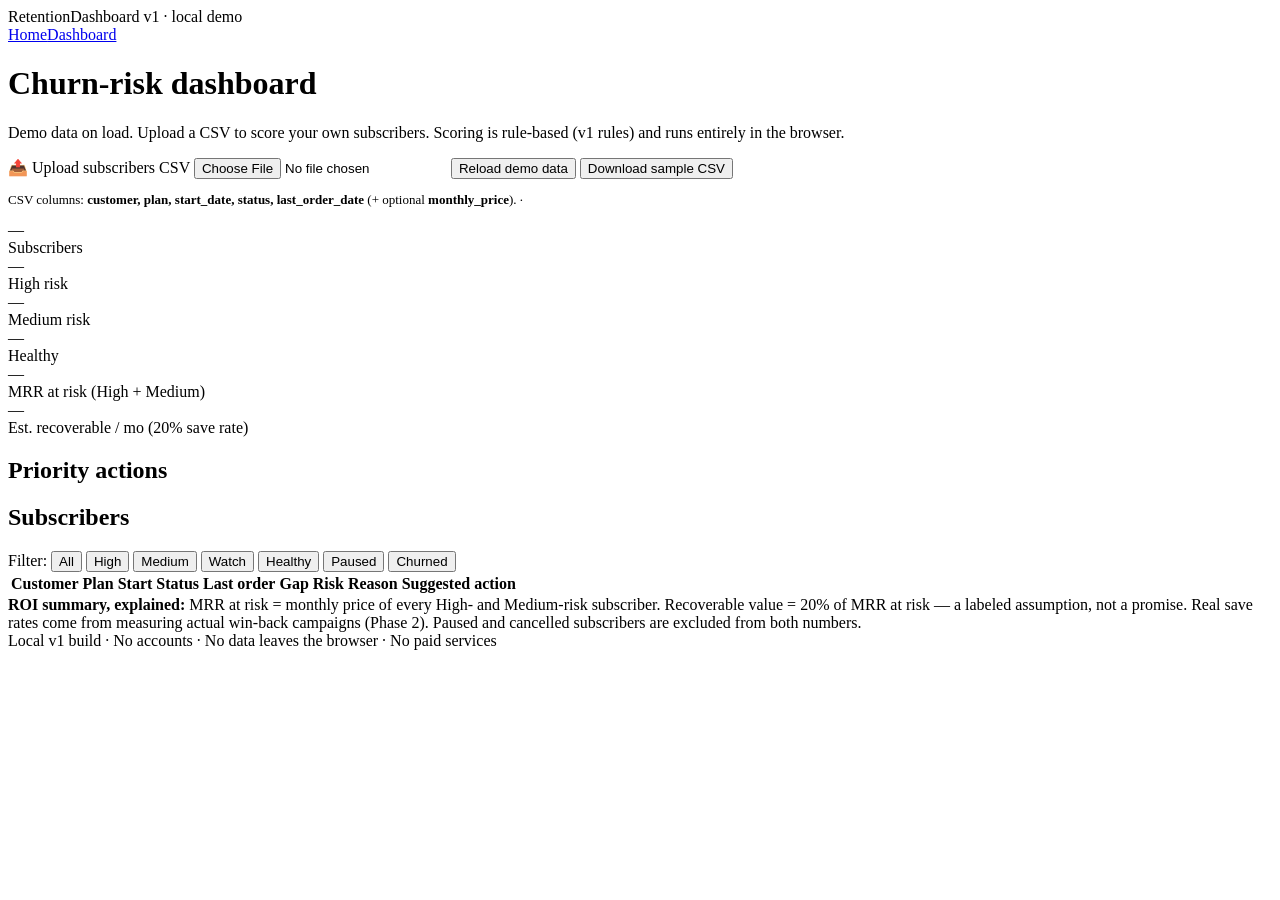
==== dashboard.html @ f814fe28 "v1: add dashboard.html" ====
<!DOCTYPE html>
<html lang="en">
<head>
<meta charset="utf-8">
<meta name="viewport" content="width=device-width, initial-scale=1">
<title>Dashboard — Churn-Retention v1</title>
<link rel="stylesheet" href="style.css">
</head>
<body>
<header>
  <div class="logo">Retention<span>Dashboard</span> <span class="pill">v1 · local demo</span></div>
  <nav><a href="index.html">Home</a><a href="dashboard.html" class="btn">Dashboard</a></nav>
</header>
<main>
  <h1>Churn-risk dashboard</h1>
  <p style="color:var(--muted)">Demo data on load. Upload a CSV to score your own subscribers. Scoring is rule-based (v1 rules) and runs entirely in the browser.</p>

  <div class="toolbar">
    <label class="filebtn" for="csv-file">📤 Upload subscribers CSV</label>
    <input type="file" id="csv-file" accept=".csv,text/csv">
    <button id="btn-demo" class="primary">Reload demo data</button>
    <a href="demo-subscribers.csv" download><button>Download sample CSV</button></a>
    <span id="upload-msg" style="color:var(--muted)"></span>
  </div>
  <p style="color:var(--muted); font-size:13px">CSV columns: <b>customer, plan, start_date, status, last_order_date</b> (+ optional <b>monthly_price</b>). <span id="ref-date"></span> · <span id="price-note"></span></p>

  <div class="cards">
    <div class="stat"><div class="num" id="stat-total">—</div><div class="lbl">Subscribers</div></div>
    <div class="stat"><div class="num" id="stat-high">—</div><div class="lbl">High risk</div></div>
    <div class="stat"><div class="num" id="stat-medium">—</div><div class="lbl">Medium risk</div></div>
    <div class="stat"><div class="num" id="stat-healthy">—</div><div class="lbl">Healthy</div></div>
    <div class="stat"><div class="num" id="stat-mrr">—</div><div class="lbl">MRR at risk (High + Medium)</div></div>
    <div class="stat"><div class="num" id="stat-recoverable">—</div><div class="lbl">Est. recoverable / mo (20% save rate)</div></div>
  </div>

  <h2>Priority actions</h2>
  <ul class="actions" id="actions-list"></ul>

  <h2>Subscribers</h2>
  <div class="toolbar">
    <span style="color:var(--muted)">Filter:</span>
    <button data-filter="All" class="active">All</button>
    <button data-filter="High">High</button>
    <button data-filter="Medium">Medium</button>
    <button data-filter="Watch">Watch</button>
    <button data-filter="Healthy">Healthy</button>
    <button data-filter="Paused">Paused</button>
    <button data-filter="Churned">Churned</button>
  </div>
  <div class="card" style="padding:0; overflow-x:auto">
    <table>
      <thead><tr><th>Customer</th><th>Plan</th><th>Start</th><th>Status</th><th>Last order</th><th>Gap</th><th>Risk</th><th>Reason</th><th>Suggested action</th></tr></thead>
      <tbody id="risk-rows"></tbody>
    </table>
  </div>

  <div class="note">
    <b>ROI summary, explained:</b> MRR at risk = monthly price of every High- and Medium-risk subscriber.
    Recoverable value = 20% of MRR at risk — a labeled assumption, not a promise. Real save rates come from measuring actual win-back campaigns (Phase 2).
    Paused and cancelled subscribers are excluded from both numbers.
  </div>
</main>
<footer>Local v1 build · No accounts · No data leaves the browser · No paid services</footer>
<script src="app.js"></script>
</body>
</html>
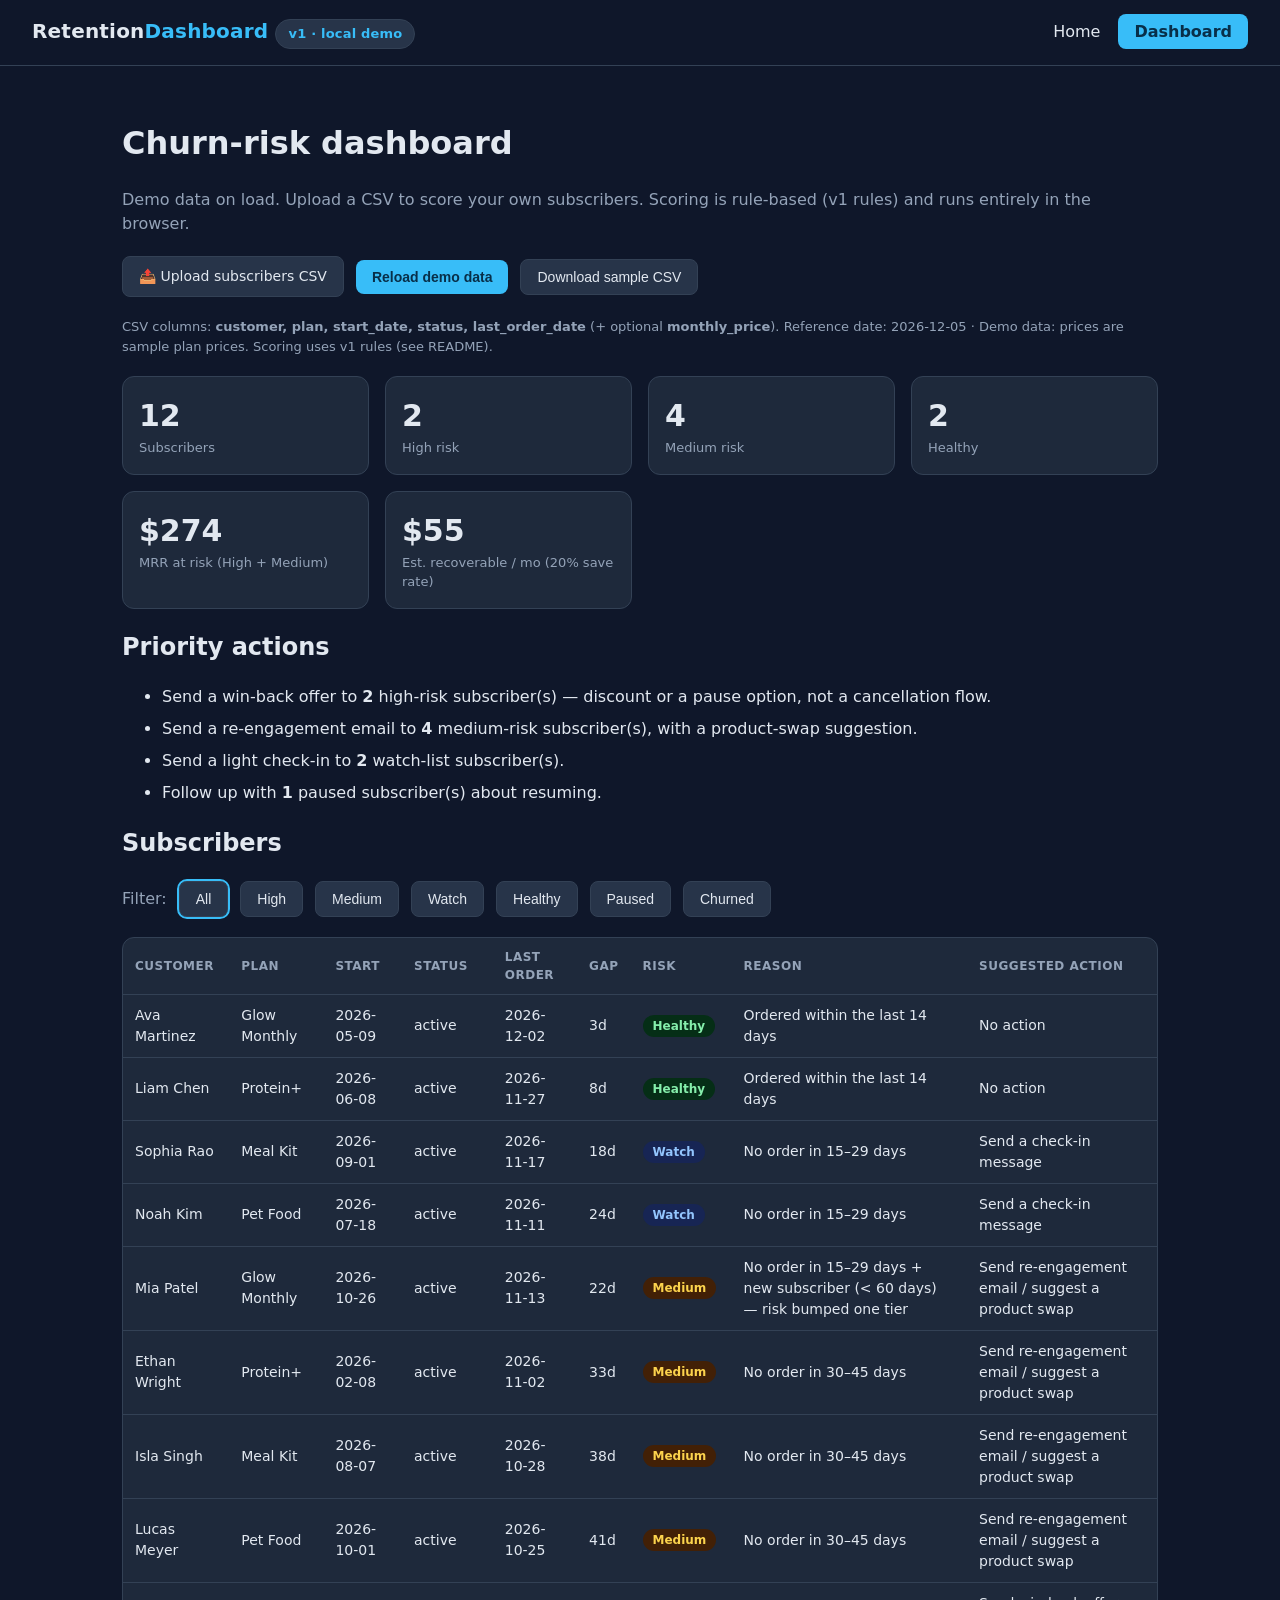
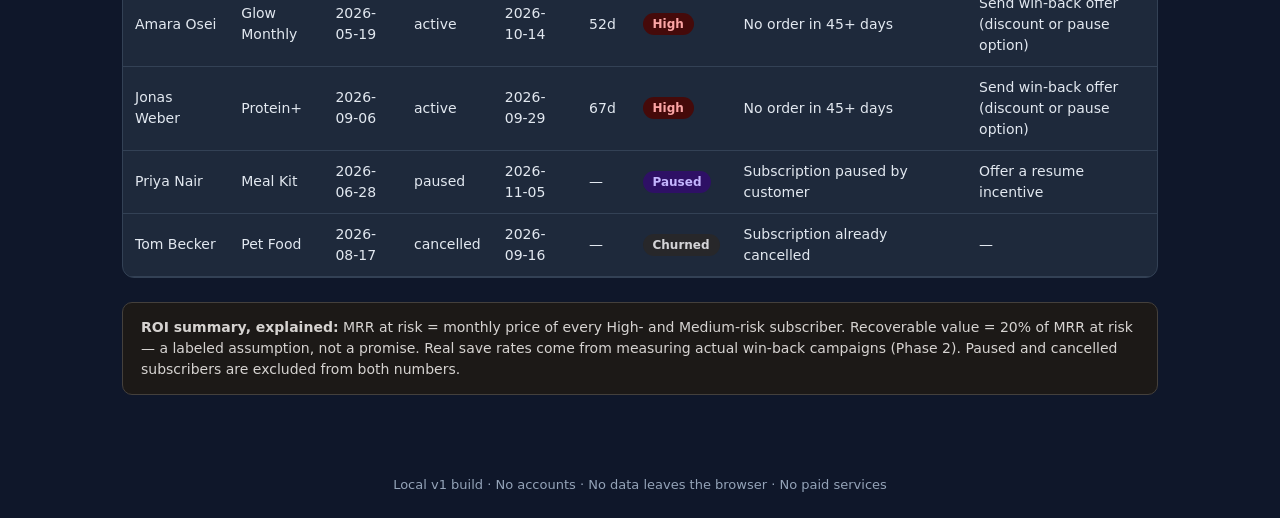
==== commit ae82eb56: "growth-prep: SEO + waitlist UI (dashboard.html)" ====
--- a/dashboard.html
+++ b/dashboard.html
@@ -3,7 +3,15 @@
 <head>
 <meta charset="utf-8">
 <meta name="viewport" content="width=device-width, initial-scale=1">
-<title>Dashboard — Churn-Retention v1</title>
+<title>Churn-Risk Dashboard for Shopify Subscription Brands | RetentionAI</title>
+<meta name="description" content="See churn risk across your Shopify subscription base: High, Medium, Watch and Healthy flags, priority win-back actions, and MRR at risk — scored in your browser from a CSV upload. No signup.">
+<meta property="og:title" content="RetentionAI dashboard — churn risk for subscription brands">
+<meta property="og:description" content="Upload a subscribers CSV, get transparent churn-risk flags, priority win-back actions, and MRR at risk. No signup, no data leaves your browser.">
+<meta property="og:type" content="website">
+<meta property="og:url" content="https://bhavesh189.github.io/venture-v1/dashboard.html">
+<meta name="twitter:card" content="summary">
+<meta name="twitter:title" content="RetentionAI dashboard — churn risk for subscription brands">
+<meta name="twitter:description" content="Upload a subscribers CSV, get transparent churn-risk flags, priority actions, and MRR at risk. No signup, no data leaves your browser.">
 <link rel="stylesheet" href="style.css">
 </head>
 <body>
--- a/style.css
+++ b/style.css
@@ -0,0 +1,58 @@
+/* v1 — dependency-free, no external fonts or CDNs. Everything runs offline. */
+:root {
+  --bg: #0f172a; --panel: #1e293b; --panel2: #273449; --text: #e2e8f0;
+  --muted: #94a3b8; --line: #334155; --accent: #38bdf8; --green: #34d399;
+  --amber: #fbbf24; --red: #f87171; --violet: #a78bfa;
+}
+* { box-sizing: border-box; }
+body { margin: 0; font-family: system-ui, -apple-system, "Segoe UI", Roboto, sans-serif;
+  background: var(--bg); color: var(--text); line-height: 1.5; }
+a { color: var(--accent); }
+header { display: flex; justify-content: space-between; align-items: center;
+  padding: 16px 32px; border-bottom: 1px solid var(--line); }
+.logo { font-weight: 800; font-size: 20px; letter-spacing: .2px; }
+.logo span { color: var(--accent); }
+nav a { margin-left: 18px; text-decoration: none; color: var(--text); }
+nav a.btn { background: var(--accent); color: #082f49; padding: 8px 16px;
+  border-radius: 8px; font-weight: 700; }
+main { max-width: 1100px; margin: 0 auto; padding: 32px; }
+.hero h1 { font-size: 42px; line-height: 1.15; margin: 8px 0; }
+.hero p { color: var(--muted); font-size: 18px; max-width: 720px; }
+.pill { display: inline-block; background: var(--panel2); border: 1px solid var(--line);
+  border-radius: 999px; padding: 4px 12px; font-size: 13px; color: var(--muted); }
+.grid3 { display: grid; grid-template-columns: repeat(3, 1fr); gap: 16px; margin: 28px 0; }
+.card { background: var(--panel); border: 1px solid var(--line); border-radius: 12px; padding: 20px; }
+.card h3 { margin: 0 0 6px; }
+.card p { color: var(--muted); margin: 0; }
+.steps { counter-reset: s; }
+.step { display: flex; gap: 16px; margin: 16px 0; }
+.step b { background: var(--accent); color: #082f49; width: 32px; height: 32px;
+  border-radius: 50%; display: grid; place-items: center; flex-shrink: 0; }
+.cta { display: inline-block; background: var(--accent); color: #082f49; font-weight: 800;
+  padding: 12px 24px; border-radius: 10px; text-decoration: none; margin-top: 8px; }
+.note { background: #1c1917; border: 1px solid #44403c; border-radius: 10px;
+  padding: 14px 18px; color: #d6d3d1; font-size: 14px; margin: 24px 0; }
+/* dashboard */
+.cards { display: grid; grid-template-columns: repeat(4, 1fr); gap: 16px; margin: 20px 0; }
+.stat { background: var(--panel); border: 1px solid var(--line); border-radius: 12px; padding: 16px; }
+.stat .num { font-size: 30px; font-weight: 800; }
+.stat .lbl { color: var(--muted); font-size: 13px; }
+.toolbar { display: flex; gap: 12px; flex-wrap: wrap; align-items: center; margin: 20px 0; }
+button, .filebtn { background: var(--panel2); color: var(--text); border: 1px solid var(--line);
+  border-radius: 8px; padding: 9px 16px; cursor: pointer; font-size: 14px; }
+button.primary { background: var(--accent); color: #082f49; font-weight: 700; border: none; }
+button.active { outline: 2px solid var(--accent); }
+input[type=file] { display: none; }
+table { width: 100%; border-collapse: collapse; font-size: 14px; }
+th, td { text-align: left; padding: 10px 12px; border-bottom: 1px solid var(--line); }
+th { color: var(--muted); font-size: 12px; text-transform: uppercase; letter-spacing: .5px; }
+.badge { display: inline-block; padding: 2px 10px; border-radius: 999px; font-size: 12px; font-weight: 700; }
+.high { background: #450a0a; color: #fca5a5; }
+.medium { background: #422006; color: #fcd34d; }
+.watch { background: #172554; color: #93c5fd; }
+.healthy { background: #052e16; color: #86efac; }
+.churned { background: #27272a; color: #d4d4d8; }
+.paused { background: #2e1065; color: #c4b5fd; }
+ul.actions li { margin: 8px 0; }
+footer { color: var(--muted); font-size: 13px; text-align: center; padding: 24px; }
+@media (max-width: 800px) { .grid3, .cards { grid-template-columns: 1fr 1fr; } .hero h1 { font-size: 30px; } }
